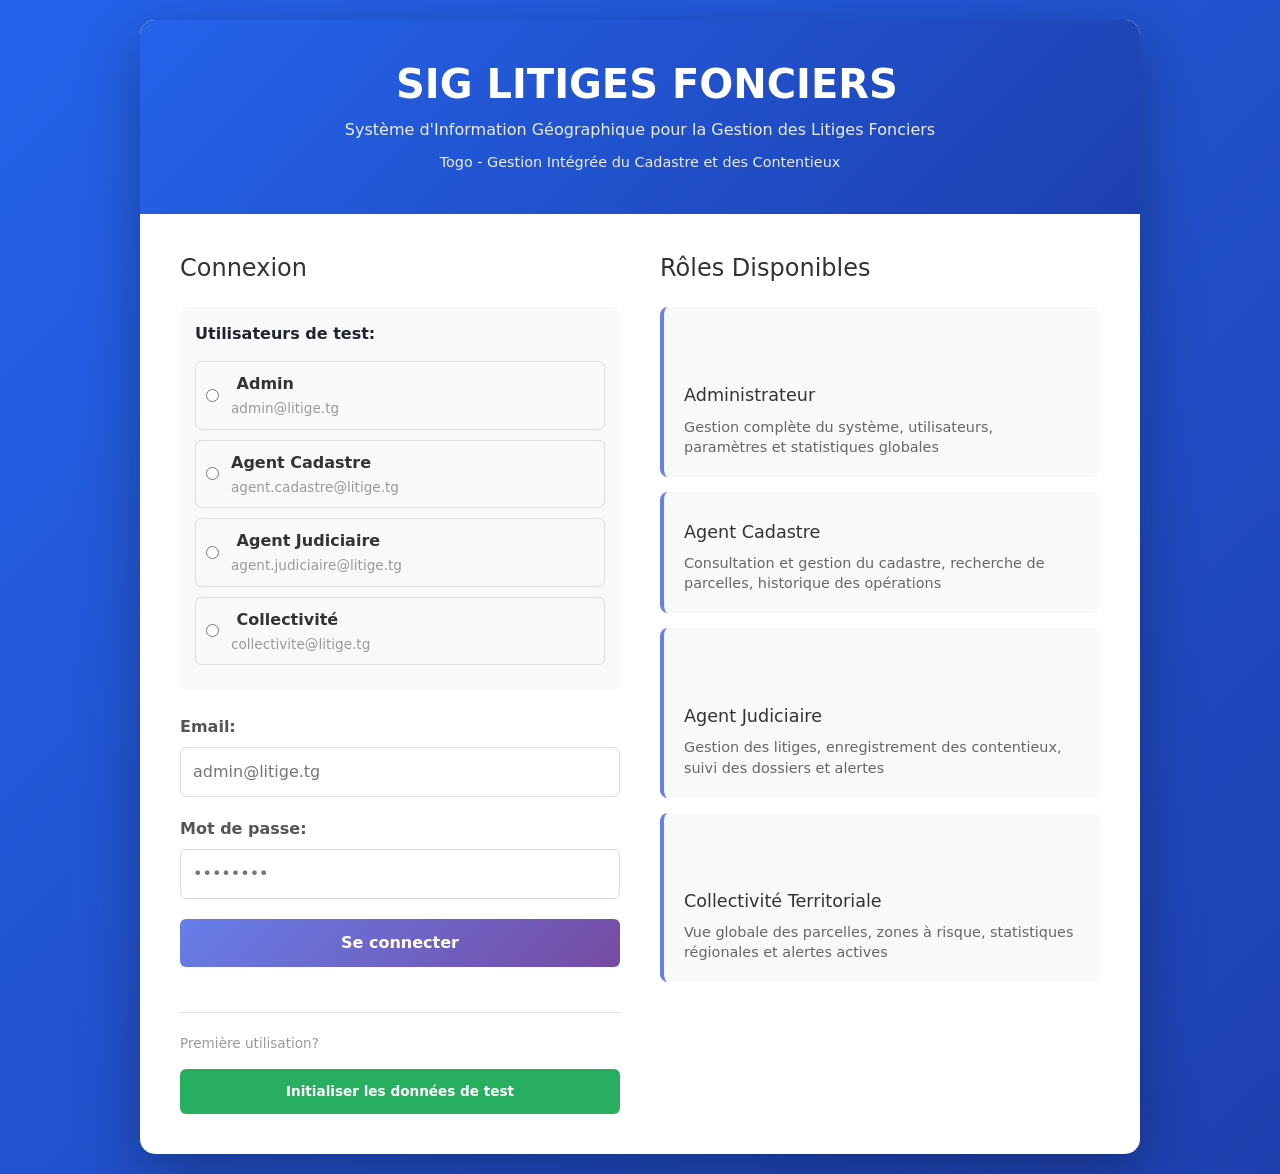
==== app/templates/index.html @ 9de64525 "Initial commit - Système d'alerte SIG litige foncier" ====
<!DOCTYPE html>
<html lang="fr">
<head>
    <meta charset="UTF-8">
    <meta name="viewport" content="width=device-width, initial-scale=1.0">
    <title>SIG Litiges Fonciers - Accueil</title>
    <link href="https://cdn.jsdelivr.net/npm/bootstrap@5.3.0/dist/css/bootstrap.min.css" rel="stylesheet">
    <style>
        body {
            background: linear-gradient(135deg, #2563eb 0%, #1e40af 100%);
            min-height: 100vh;
            padding: 20px;
            display: flex;
            align-items: center;
            justify-content: center;
        }
        .login-container {
            background: white;
            border-radius: 15px;
            box-shadow: 0 20px 60px rgba(0,0,0,0.3);
            max-width: 1000px;
            width: 100%;
        }
        .header {
            background: linear-gradient(135deg, #2563eb 0%, #1e40af 100%);
            color: white;
            padding: 40px;
            text-align: center;
            border-radius: 15px 15px 0 0;
        }
        .header h1 {
            font-size: 2.5em;
            margin: 0;
            font-weight: 700;
        }
        .header p {
            margin: 10px 0 0 0;
            opacity: 0.9;
        }
        .main-content {
            display: grid;
            grid-template-columns: 1fr 1fr;
            gap: 40px;
            padding: 40px;
        }
        .form-section h2 {
            color: #333;
            font-size: 1.5em;
            margin-bottom: 25px;
        }
        .users-box {
            background: #f8f9fa;
            padding: 15px;
            border-radius: 8px;
            margin-bottom: 25px;
        }
        .user-item {
            padding: 10px;
            border: 1px solid #ddd;
            border-radius: 6px;
            margin-bottom: 10px;
            cursor: pointer;
            display: flex;
            align-items: center;
            transition: all 0.3s;
        }
        .user-item:hover {
            background: #e9ecef;
            border-color: #2563eb;
        }
        .user-item input[type="radio"] {
            margin-right: 12px;
            cursor: pointer;
        }
        .user-text {
            flex: 1;
        }
        .user-text .role {
            font-weight: 600;
            color: #333;
            margin-bottom: 2px;
        }
        .user-text .email {
            font-size: 0.85em;
            color: #999;
        }
        .form-group {
            margin-bottom: 20px;
        }
        .form-group label {
            font-weight: 600;
            color: #555;
            margin-bottom: 8px;
            display: block;
        }
        .form-group input {
            width: 100%;
            padding: 12px;
            border: 1px solid #ddd;
            border-radius: 6px;
            font-size: 1em;
        }
        .btn-login {
            width: 100%;
            padding: 12px;
            background: linear-gradient(135deg, #667eea 0%, #764ba2 100%);
            color: white;
            border: none;
            border-radius: 6px;
            font-weight: 600;
            font-size: 1em;
            cursor: pointer;
            margin-bottom: 20px;
        }
        .btn-login:hover {
            transform: translateY(-2px);
            box-shadow: 0 5px 15px rgba(102,126,234,0.4);
        }
        .btn-init {
            width: 100%;
            padding: 12px;
            background: #27ae60;
            color: white;
            border: none;
            border-radius: 6px;
            font-weight: 600;
            cursor: pointer;
        }
        .btn-init:hover {
            background: #229954;
        }
        .roles-section h2 {
            color: #333;
            font-size: 1.5em;
            margin-bottom: 25px;
        }
        .role-card {
            background: #f8f9fa;
            border-left: 4px solid #667eea;
            padding: 20px;
            border-radius: 8px;
            margin-bottom: 15px;
            transition: all 0.3s;
        }
        .role-card:hover {
            transform: translateY(-3px);
            box-shadow: 0 8px 20px rgba(0,0,0,0.12);
        }
        .role-icon {
            font-size: 2em;
            margin-bottom: 10px;
        }
        .role-card h3 {
            color: #333;
            font-size: 1.1em;
            margin: 10px 0;
        }
        .role-card p {
            color: #666;
            font-size: 0.9em;
            margin: 0;
            line-height: 1.4;
        }
        .alert-msg {
            padding: 12px;
            border-radius: 6px;
            margin-bottom: 20px;
            display: none;
        }
        .alert-msg.show {
            display: block;
        }
        .alert-msg.error {
            background: #fee;
            color: #c33;
            border-left: 4px solid #c33;
        }
        .alert-msg.success {
            background: #efe;
            color: #3c3;
            border-left: 4px solid #3c3;
        }
        .separator {
            border-top: 1px solid #ddd;
            margin-top: 25px;
            padding-top: 20px;
            color: #999;
            font-size: 0.85em;
        }
        @media (max-width: 768px) {
            .main-content {
                grid-template-columns: 1fr;
                gap: 20px;
                padding: 20px;
            }
            .header {
                padding: 25px;
            }
            .header h1 {
                font-size: 1.8em;
            }
        }
    </style>
</head>
<body>
    <div class="login-container">
        <div class="header">
            <h1>️ SIG LITIGES FONCIERS</h1>
            <p>Système d'Information Géographique pour la Gestion des Litiges Fonciers</p>
            <p style="font-size: 0.9em; margin-top: 10px;">Togo - Gestion Intégrée du Cadastre et des Contentieux</p>
        </div>
        
        <div class="main-content">
            <!-- Colonne Gauche -->
            <div class="form-section">
                <h2>Connexion</h2>
                <div id="message" class="alert-msg"></div>
                
                <div class="users-box">
                    <label style="font-weight: 600; margin-bottom: 15px; display: block;">Utilisateurs de test:</label>
                    
                    <div class="user-item" onclick="selectUser('admin@litige.tg', 'admin123', 'admin')">
                        <input type="radio" name="user" value="admin">
                        <div class="user-text">
                            <div class="role">️ Admin</div>
                            <div class="email">admin@litige.tg</div>
                        </div>
                    </div>
                    
                    <div class="user-item" onclick="selectUser('agent.cadastre@litige.tg', 'password123', 'agent_cadastre')">
                        <input type="radio" name="user" value="agent_cadastre">
                        <div class="user-text">
                            <div class="role"> Agent Cadastre</div>
                            <div class="email">agent.cadastre@litige.tg</div>
                        </div>
                    </div>
                    
                    <div class="user-item" onclick="selectUser('agent.judiciaire@litige.tg', 'password123', 'agent_judiciaire')">
                        <input type="radio" name="user" value="agent_judiciaire">
                        <div class="user-text">
                            <div class="role">️ Agent Judiciaire</div>
                            <div class="email">agent.judiciaire@litige.tg</div>
                        </div>
                    </div>
                    
                    <div class="user-item" onclick="selectUser('collectivite@litige.tg', 'password123', 'collectivite')">
                        <input type="radio" name="user" value="collectivite">
                        <div class="user-text">
                            <div class="role">️ Collectivité</div>
                            <div class="email">collectivite@litige.tg</div>
                        </div>
                    </div>
                </div>
                
                <div class="form-group">
                    <label>Email:</label>
                    <input type="email" id="email" placeholder="admin@litige.tg">
                </div>
                
                <div class="form-group">
                    <label>Mot de passe:</label>
                    <input type="password" id="password" placeholder="••••••••">
                </div>
                
                <button class="btn-login" onclick="login()">Se connecter</button>
                
                <div class="separator">
                    <p>Première utilisation?</p>
                    <button class="btn-init" onclick="initData()">Initialiser les données de test</button>
                    <div id="initMessage" class="alert-msg" style="margin-top: 10px;"></div>
                </div>
            </div>
            
            <!-- Colonne Droite -->
            <div class="roles-section">
                <h2> Rôles Disponibles</h2>
                
                <div class="role-card">
                    <div class="role-icon">️</div>
                    <h3>Administrateur</h3>
                    <p>Gestion complète du système, utilisateurs, paramètres et statistiques globales</p>
                </div>
                
                <div class="role-card">
                    <div class="role-icon"></div>
                    <h3>Agent Cadastre</h3>
                    <p>Consultation et gestion du cadastre, recherche de parcelles, historique des opérations</p>
                </div>
                
                <div class="role-card">
                    <div class="role-icon">️</div>
                    <h3>Agent Judiciaire</h3>
                    <p>Gestion des litiges, enregistrement des contentieux, suivi des dossiers et alertes</p>
                </div>
                
                <div class="role-card">
                    <div class="role-icon">️</div>
                    <h3>Collectivité Territoriale</h3>
                    <p>Vue globale des parcelles, zones à risque, statistiques régionales et alertes actives</p>
                </div>
            </div>
        </div>
    </div>
    
    <script>
        function selectUser(email, password, role) {
            document.getElementById('email').value = email;
            document.getElementById('password').value = password;
            document.querySelector(`input[value="${role}"]`).checked = true;
        }
        
        async function login() {
            const email = document.getElementById('email').value;
            const password = document.getElementById('password').value;
            const msgDiv = document.getElementById('message');
            
            if (!email || !password) {
                msgDiv.className = 'alert-msg error show';
                msgDiv.textContent = 'Email et mot de passe requis';
                return;
            }
            
            msgDiv.className = 'alert-msg success show';
            msgDiv.textContent = 'Connexion en cours...';
            
            try {
                const response = await fetch('/api/auth/login', {
                    method: 'POST',
                    headers: { 'Content-Type': 'application/json' },
                    body: JSON.stringify({
                        email: email,
                        mot_de_passe: password
                    })
                });
                
                const data = await response.json();
                
                if (response.ok && data.access_token) {
                    localStorage.setItem('api_token', data.access_token);
                    localStorage.setItem('user_name', data.user?.nom || email);
                    const roleNom = data.user?.role || 'admin';
                    localStorage.setItem('user_role', roleNom);
                    msgDiv.textContent = 'Connexion réussie! Redirection...';
                    setTimeout(() => {
                        const encodedName = encodeURIComponent(data.user?.nom || email);
                        window.location.href = `/dashboard?role=${roleNom}&name=${encodedName}`;
                    }, 1000);
                } else {
                    msgDiv.className = 'alert-msg error show';
                    msgDiv.textContent = data.message || 'Erreur de connexion';
                }
            } catch (error) {
                msgDiv.className = 'alert-msg error show';
                msgDiv.textContent = 'Erreur: ' + error.message;
            }
        }
        
        async function initData() {
            const msgDiv = document.getElementById('initMessage');
            msgDiv.className = 'alert-msg success show';
            msgDiv.textContent = 'Initialisation en cours...';
            
            try {
                const response = await fetch('/api/init-data', {
                    method: 'POST'
                });
                
                const data = await response.json();
                
                if (response.ok) {
                    msgDiv.textContent = data.exists ? 'Données déjà présentes' : 'Données initialisées avec succès!';
                } else {
                    msgDiv.className = 'alert-msg error show';
                    msgDiv.textContent = 'Erreur: ' + (data.error || 'Impossible d\'initialiser les données');
                }
            } catch (error) {
                msgDiv.className = 'alert-msg error show';
                msgDiv.textContent = 'Erreur: ' + error.message;
            }
        }
    </script>
</body>
</html>
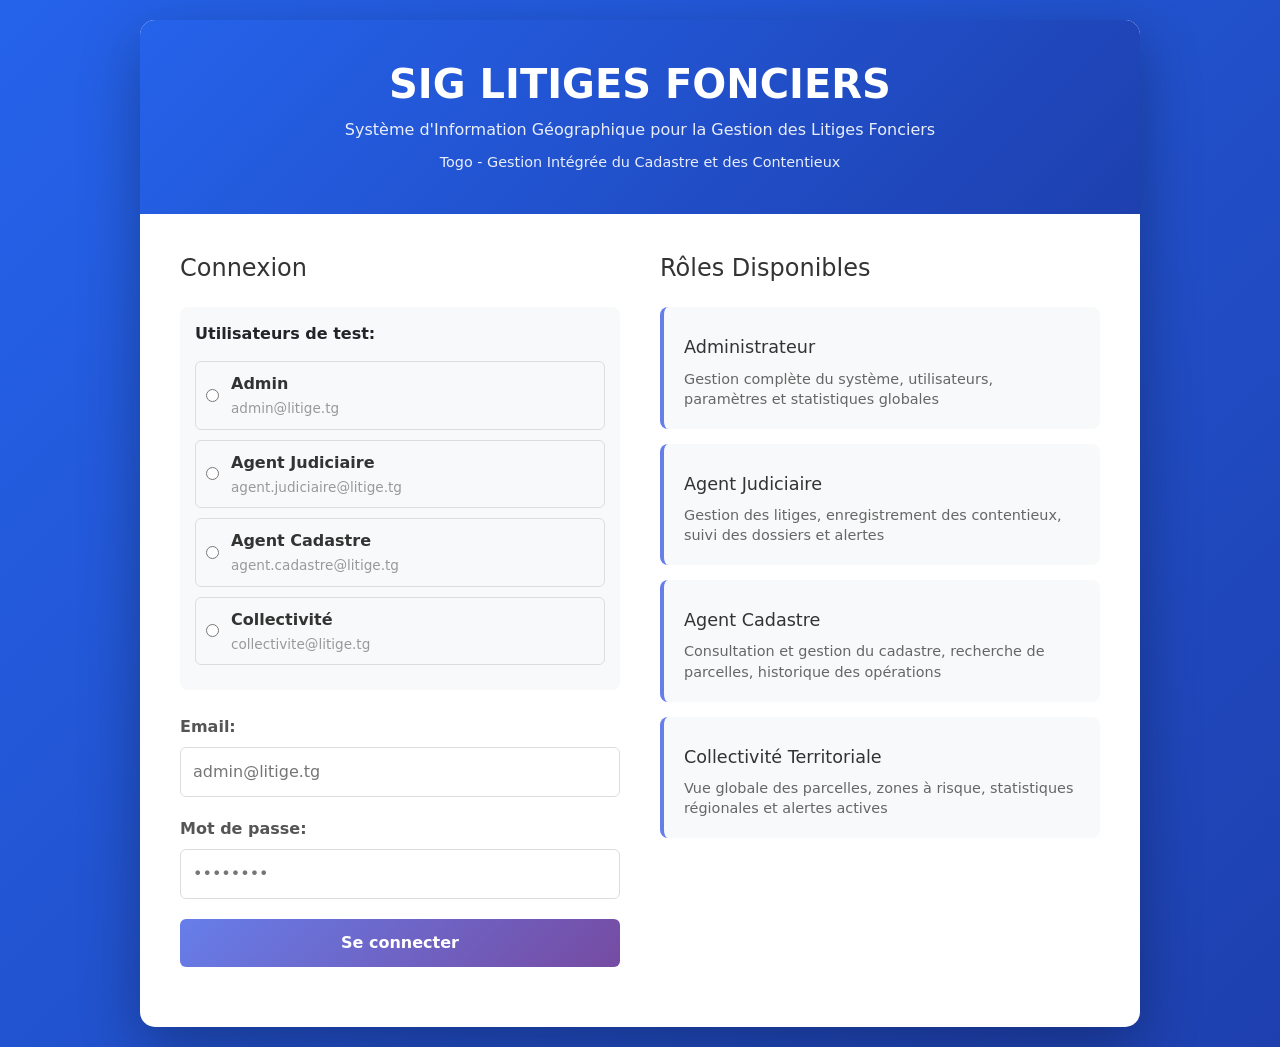
==== commit 963cc3e9: "second commit" ====
--- a/app/templates/index.html
+++ b/app/templates/index.html
@@ -1,383 +1,341 @@
 <!DOCTYPE html>
 <html lang="fr">
 <head>
-    <meta charset="UTF-8">
-    <meta name="viewport" content="width=device-width, initial-scale=1.0">
-    <title>SIG Litiges Fonciers - Accueil</title>
-    <link href="https://cdn.jsdelivr.net/npm/bootstrap@5.3.0/dist/css/bootstrap.min.css" rel="stylesheet">
-    <style>
-        body {
-            background: linear-gradient(135deg, #2563eb 0%, #1e40af 100%);
-            min-height: 100vh;
-            padding: 20px;
-            display: flex;
-            align-items: center;
-            justify-content: center;
-        }
-        .login-container {
-            background: white;
-            border-radius: 15px;
-            box-shadow: 0 20px 60px rgba(0,0,0,0.3);
-            max-width: 1000px;
-            width: 100%;
-        }
-        .header {
-            background: linear-gradient(135deg, #2563eb 0%, #1e40af 100%);
-            color: white;
-            padding: 40px;
-            text-align: center;
-            border-radius: 15px 15px 0 0;
-        }
-        .header h1 {
-            font-size: 2.5em;
-            margin: 0;
-            font-weight: 700;
-        }
-        .header p {
-            margin: 10px 0 0 0;
-            opacity: 0.9;
-        }
-        .main-content {
-            display: grid;
-            grid-template-columns: 1fr 1fr;
-            gap: 40px;
-            padding: 40px;
-        }
-        .form-section h2 {
-            color: #333;
-            font-size: 1.5em;
-            margin-bottom: 25px;
-        }
-        .users-box {
-            background: #f8f9fa;
-            padding: 15px;
-            border-radius: 8px;
-            margin-bottom: 25px;
-        }
-        .user-item {
-            padding: 10px;
-            border: 1px solid #ddd;
-            border-radius: 6px;
-            margin-bottom: 10px;
-            cursor: pointer;
-            display: flex;
-            align-items: center;
-            transition: all 0.3s;
-        }
-        .user-item:hover {
-            background: #e9ecef;
-            border-color: #2563eb;
-        }
-        .user-item input[type="radio"] {
-            margin-right: 12px;
-            cursor: pointer;
-        }
-        .user-text {
-            flex: 1;
-        }
-        .user-text .role {
-            font-weight: 600;
-            color: #333;
-            margin-bottom: 2px;
-        }
-        .user-text .email {
-            font-size: 0.85em;
-            color: #999;
-        }
-        .form-group {
-            margin-bottom: 20px;
-        }
-        .form-group label {
-            font-weight: 600;
-            color: #555;
-            margin-bottom: 8px;
-            display: block;
-        }
-        .form-group input {
-            width: 100%;
-            padding: 12px;
-            border: 1px solid #ddd;
-            border-radius: 6px;
-            font-size: 1em;
-        }
-        .btn-login {
-            width: 100%;
-            padding: 12px;
-            background: linear-gradient(135deg, #667eea 0%, #764ba2 100%);
-            color: white;
-            border: none;
-            border-radius: 6px;
-            font-weight: 600;
-            font-size: 1em;
-            cursor: pointer;
-            margin-bottom: 20px;
-        }
-        .btn-login:hover {
-            transform: translateY(-2px);
-            box-shadow: 0 5px 15px rgba(102,126,234,0.4);
-        }
-        .btn-init {
-            width: 100%;
-            padding: 12px;
-            background: #27ae60;
-            color: white;
-            border: none;
-            border-radius: 6px;
-            font-weight: 600;
-            cursor: pointer;
-        }
-        .btn-init:hover {
-            background: #229954;
-        }
-        .roles-section h2 {
-            color: #333;
-            font-size: 1.5em;
-            margin-bottom: 25px;
-        }
-        .role-card {
-            background: #f8f9fa;
-            border-left: 4px solid #667eea;
-            padding: 20px;
-            border-radius: 8px;
-            margin-bottom: 15px;
-            transition: all 0.3s;
-        }
-        .role-card:hover {
-            transform: translateY(-3px);
-            box-shadow: 0 8px 20px rgba(0,0,0,0.12);
-        }
-        .role-icon {
-            font-size: 2em;
-            margin-bottom: 10px;
-        }
-        .role-card h3 {
-            color: #333;
-            font-size: 1.1em;
-            margin: 10px 0;
-        }
-        .role-card p {
-            color: #666;
-            font-size: 0.9em;
-            margin: 0;
-            line-height: 1.4;
-        }
-        .alert-msg {
-            padding: 12px;
-            border-radius: 6px;
-            margin-bottom: 20px;
-            display: none;
-        }
-        .alert-msg.show {
-            display: block;
-        }
-        .alert-msg.error {
-            background: #fee;
-            color: #c33;
-            border-left: 4px solid #c33;
-        }
-        .alert-msg.success {
-            background: #efe;
-            color: #3c3;
-            border-left: 4px solid #3c3;
-        }
-        .separator {
-            border-top: 1px solid #ddd;
-            margin-top: 25px;
-            padding-top: 20px;
-            color: #999;
-            font-size: 0.85em;
-        }
-        @media (max-width: 768px) {
-            .main-content {
-                grid-template-columns: 1fr;
-                gap: 20px;
-                padding: 20px;
-            }
-            .header {
-                padding: 25px;
-            }
-            .header h1 {
-                font-size: 1.8em;
-            }
-        }
-    </style>
+ <meta charset="UTF-8">
+ <meta name="viewport" content="width=device-width, initial-scale=1.0">
+ <title>SIG Litiges Fonciers - Accueil</title>
+ <link href="https://cdn.jsdelivr.net/npm/bootstrap@5.3.0/dist/css/bootstrap.min.css" rel="stylesheet">
+ <style>
+ body {
+ background: linear-gradient(135deg, #2563eb 0%, #1e40af 100%);
+ min-height: 100vh;
+ padding: 20px;
+ display: flex;
+ align-items: center;
+ justify-content: center;
+ }
+ .login-container {
+ background: white;
+ border-radius: 15px;
+ box-shadow: 0 20px 60px rgba(0,0,0,0.3);
+ max-width: 1000px;
+ width: 100%;
+ }
+ .header {
+ background: linear-gradient(135deg, #2563eb 0%, #1e40af 100%);
+ color: white;
+ padding: 40px;
+ text-align: center;
+ border-radius: 15px 15px 0 0;
+ }
+ .header h1 {
+ font-size: 2.5em;
+ margin: 0;
+ font-weight: 700;
+ }
+ .header p {
+ margin: 10px 0 0 0;
+ opacity: 0.9;
+ }
+ .main-content {
+ display: grid;
+ grid-template-columns: 1fr 1fr;
+ gap: 40px;
+ padding: 40px;
+ }
+ .form-section h2 {
+ color: #333;
+ font-size: 1.5em;
+ margin-bottom: 25px;
+ }
+ .users-box {
+ background: #f8f9fa;
+ padding: 15px;
+ border-radius: 8px;
+ margin-bottom: 25px;
+ }
+ .user-item {
+ padding: 10px;
+ border: 1px solid #ddd;
+ border-radius: 6px;
+ margin-bottom: 10px;
+ cursor: pointer;
+ display: flex;
+ align-items: center;
+ transition: all 0.3s;
+ }
+ .user-item:hover {
+ background: #e9ecef;
+ border-color: #2563eb;
+ }
+ .user-item input[type="radio"] {
+ margin-right: 12px;
+ cursor: pointer;
+ }
+ .user-text {
+ flex: 1;
+ }
+ .user-text .role {
+ font-weight: 600;
+ color: #333;
+ margin-bottom: 2px;
+ }
+ .user-text .email {
+ font-size: 0.85em;
+ color: #999;
+ }
+ .form-group {
+ margin-bottom: 20px;
+ }
+ .form-group label {
+ font-weight: 600;
+ color: #555;
+ margin-bottom: 8px;
+ display: block;
+ }
+ .form-group input {
+ width: 100%;
+ padding: 12px;
+ border: 1px solid #ddd;
+ border-radius: 6px;
+ font-size: 1em;
+ }
+ .btn-login {
+ width: 100%;
+ padding: 12px;
+ background: linear-gradient(135deg, #667eea 0%, #764ba2 100%);
+ color: white;
+ border: none;
+ border-radius: 6px;
+ font-weight: 600;
+ font-size: 1em;
+ cursor: pointer;
+ margin-bottom: 20px;
+ }
+ .btn-login:hover {
+ transform: translateY(-2px);
+ box-shadow: 0 5px 15px rgba(102,126,234,0.4);
+ }
+ .roles-section h2 {
+ color: #333;
+ font-size: 1.5em;
+ margin-bottom: 25px;
+ }
+ .role-card {
+ background: #f8f9fa;
+ border-left: 4px solid #667eea;
+ padding: 20px;
+ border-radius: 8px;
+ margin-bottom: 15px;
+ transition: all 0.3s;
+ }
+ .role-card:hover {
+ transform: translateY(-3px);
+ box-shadow: 0 8px 20px rgba(0,0,0,0.12);
+ }
+ .role-icon {
+ font-size: 2em;
+ margin-bottom: 10px;
+ }
+ .role-card h3 {
+ color: #333;
+ font-size: 1.1em;
+ margin: 10px 0;
+ }
+ .role-card p {
+ color: #666;
+ font-size: 0.9em;
+ margin: 0;
+ line-height: 1.4;
+ }
+ .alert-msg {
+ padding: 12px;
+ border-radius: 6px;
+ margin-bottom: 20px;
+ display: none;
+ }
+ .alert-msg.show {
+ display: block;
+ }
+ .alert-msg.error {
+ background: #fee;
+ color: #c33;
+ border-left: 4px solid #c33;
+ }
+ .alert-msg.success {
+ background: #efe;
+ color: #3c3;
+ border-left: 4px solid #3c3;
+ }
+ .separator {
+ border-top: 1px solid #ddd;
+ margin-top: 25px;
+ padding-top: 20px;
+ color: #999;
+ font-size: 0.85em;
+ }
+ @media (max-width: 768px) {
+ .main-content {
+ grid-template-columns: 1fr;
+ gap: 20px;
+ padding: 20px;
+ }
+ .header {
+ padding: 25px;
+ }
+ .header h1 {
+ font-size: 1.8em;
+ }
+ }
+ </style>
 </head>
 <body>
-    <div class="login-container">
-        <div class="header">
-            <h1>️ SIG LITIGES FONCIERS</h1>
-            <p>Système d'Information Géographique pour la Gestion des Litiges Fonciers</p>
-            <p style="font-size: 0.9em; margin-top: 10px;">Togo - Gestion Intégrée du Cadastre et des Contentieux</p>
-        </div>
-        
-        <div class="main-content">
-            <!-- Colonne Gauche -->
-            <div class="form-section">
-                <h2>Connexion</h2>
-                <div id="message" class="alert-msg"></div>
-                
-                <div class="users-box">
-                    <label style="font-weight: 600; margin-bottom: 15px; display: block;">Utilisateurs de test:</label>
-                    
-                    <div class="user-item" onclick="selectUser('admin@litige.tg', 'admin123', 'admin')">
-                        <input type="radio" name="user" value="admin">
-                        <div class="user-text">
-                            <div class="role">️ Admin</div>
-                            <div class="email">admin@litige.tg</div>
-                        </div>
-                    </div>
-                    
-                    <div class="user-item" onclick="selectUser('agent.cadastre@litige.tg', 'password123', 'agent_cadastre')">
-                        <input type="radio" name="user" value="agent_cadastre">
-                        <div class="user-text">
-                            <div class="role"> Agent Cadastre</div>
-                            <div class="email">agent.cadastre@litige.tg</div>
-                        </div>
-                    </div>
-                    
-                    <div class="user-item" onclick="selectUser('agent.judiciaire@litige.tg', 'password123', 'agent_judiciaire')">
-                        <input type="radio" name="user" value="agent_judiciaire">
-                        <div class="user-text">
-                            <div class="role">️ Agent Judiciaire</div>
-                            <div class="email">agent.judiciaire@litige.tg</div>
-                        </div>
-                    </div>
-                    
-                    <div class="user-item" onclick="selectUser('collectivite@litige.tg', 'password123', 'collectivite')">
-                        <input type="radio" name="user" value="collectivite">
-                        <div class="user-text">
-                            <div class="role">️ Collectivité</div>
-                            <div class="email">collectivite@litige.tg</div>
-                        </div>
-                    </div>
-                </div>
-                
-                <div class="form-group">
-                    <label>Email:</label>
-                    <input type="email" id="email" placeholder="admin@litige.tg">
-                </div>
-                
-                <div class="form-group">
-                    <label>Mot de passe:</label>
-                    <input type="password" id="password" placeholder="••••••••">
-                </div>
-                
-                <button class="btn-login" onclick="login()">Se connecter</button>
-                
-                <div class="separator">
-                    <p>Première utilisation?</p>
-                    <button class="btn-init" onclick="initData()">Initialiser les données de test</button>
-                    <div id="initMessage" class="alert-msg" style="margin-top: 10px;"></div>
-                </div>
-            </div>
-            
-            <!-- Colonne Droite -->
-            <div class="roles-section">
-                <h2> Rôles Disponibles</h2>
-                
-                <div class="role-card">
-                    <div class="role-icon">️</div>
-                    <h3>Administrateur</h3>
-                    <p>Gestion complète du système, utilisateurs, paramètres et statistiques globales</p>
-                </div>
-                
-                <div class="role-card">
-                    <div class="role-icon"></div>
-                    <h3>Agent Cadastre</h3>
-                    <p>Consultation et gestion du cadastre, recherche de parcelles, historique des opérations</p>
-                </div>
-                
-                <div class="role-card">
-                    <div class="role-icon">️</div>
-                    <h3>Agent Judiciaire</h3>
-                    <p>Gestion des litiges, enregistrement des contentieux, suivi des dossiers et alertes</p>
-                </div>
-                
-                <div class="role-card">
-                    <div class="role-icon">️</div>
-                    <h3>Collectivité Territoriale</h3>
-                    <p>Vue globale des parcelles, zones à risque, statistiques régionales et alertes actives</p>
-                </div>
-            </div>
-        </div>
-    </div>
-    
-    <script>
-        function selectUser(email, password, role) {
-            document.getElementById('email').value = email;
-            document.getElementById('password').value = password;
-            document.querySelector(`input[value="${role}"]`).checked = true;
-        }
-        
-        async function login() {
-            const email = document.getElementById('email').value;
-            const password = document.getElementById('password').value;
-            const msgDiv = document.getElementById('message');
-            
-            if (!email || !password) {
-                msgDiv.className = 'alert-msg error show';
-                msgDiv.textContent = 'Email et mot de passe requis';
-                return;
-            }
-            
-            msgDiv.className = 'alert-msg success show';
-            msgDiv.textContent = 'Connexion en cours...';
-            
-            try {
-                const response = await fetch('/api/auth/login', {
-                    method: 'POST',
-                    headers: { 'Content-Type': 'application/json' },
-                    body: JSON.stringify({
-                        email: email,
-                        mot_de_passe: password
-                    })
-                });
-                
-                const data = await response.json();
-                
-                if (response.ok && data.access_token) {
-                    localStorage.setItem('api_token', data.access_token);
-                    localStorage.setItem('user_name', data.user?.nom || email);
-                    const roleNom = data.user?.role || 'admin';
-                    localStorage.setItem('user_role', roleNom);
-                    msgDiv.textContent = 'Connexion réussie! Redirection...';
-                    setTimeout(() => {
-                        const encodedName = encodeURIComponent(data.user?.nom || email);
-                        window.location.href = `/dashboard?role=${roleNom}&name=${encodedName}`;
-                    }, 1000);
-                } else {
-                    msgDiv.className = 'alert-msg error show';
-                    msgDiv.textContent = data.message || 'Erreur de connexion';
-                }
-            } catch (error) {
-                msgDiv.className = 'alert-msg error show';
-                msgDiv.textContent = 'Erreur: ' + error.message;
-            }
-        }
-        
-        async function initData() {
-            const msgDiv = document.getElementById('initMessage');
-            msgDiv.className = 'alert-msg success show';
-            msgDiv.textContent = 'Initialisation en cours...';
-            
-            try {
-                const response = await fetch('/api/init-data', {
-                    method: 'POST'
-                });
-                
-                const data = await response.json();
-                
-                if (response.ok) {
-                    msgDiv.textContent = data.exists ? 'Données déjà présentes' : 'Données initialisées avec succès!';
-                } else {
-                    msgDiv.className = 'alert-msg error show';
-                    msgDiv.textContent = 'Erreur: ' + (data.error || 'Impossible d\'initialiser les données');
-                }
-            } catch (error) {
-                msgDiv.className = 'alert-msg error show';
-                msgDiv.textContent = 'Erreur: ' + error.message;
-            }
-        }
-    </script>
+ <div class="login-container">
+ <div class="header">
+ <h1> SIG LITIGES FONCIERS</h1>
+ <p>Système d'Information Géographique pour la Gestion des Litiges Fonciers</p>
+ <p style="font-size: 0.9em; margin-top: 10px;">Togo - Gestion Intégrée du Cadastre et des Contentieux</p>
+ </div>
+ 
+ <div class="main-content">
+ <!-- Colonne Gauche -->
+ <div class="form-section">
+ <h2>Connexion</h2>
+ <div id="message" class="alert-msg"></div>
+ 
+ <div class="users-box">
+ <label style="font-weight: 600; margin-bottom: 15px; display: block;">Utilisateurs de test:</label>
+ 
+ <div class="user-item" onclick="selectUser('admin@litige.tg', 'admin123', 'admin')">
+ <input type="radio" name="user" value="admin">
+ <div class="user-text">
+ <div class="role"> Admin</div>
+ <div class="email">admin@litige.tg</div>
+ </div>
+ </div>
+ 
+ <div class="user-item" onclick="selectUser('agent.judiciaire@litige.tg', 'password123', 'agent_judiciaire')">
+ <input type="radio" name="user" value="agent_judiciaire">
+ <div class="user-text">
+ <div class="role"> Agent Judiciaire</div>
+ <div class="email">agent.judiciaire@litige.tg</div>
+ </div>
+ </div>
+ 
+ <div class="user-item" onclick="selectUser('agent.cadastre@litige.tg', 'password123', 'agent_cadastre')">
+ <input type="radio" name="user" value="agent_cadastre">
+ <div class="user-text">
+ <div class="role"> Agent Cadastre</div>
+ <div class="email">agent.cadastre@litige.tg</div>
+ </div>
+ </div>
+ 
+ <div class="user-item" onclick="selectUser('collectivite@litige.tg', 'password123', 'collectivite')">
+ <input type="radio" name="user" value="collectivite">
+ <div class="user-text">
+ <div class="role"> Collectivité</div>
+ <div class="email">collectivite@litige.tg</div>
+ </div>
+ </div>
+ </div>
+ 
+ <div class="form-group">
+ <label>Email:</label>
+ <input type="email" id="email" placeholder="admin@litige.tg">
+ </div>
+ 
+ <div class="form-group">
+ <label>Mot de passe:</label>
+ <input type="password" id="password" placeholder="••••••••">
+ </div>
+ 
+ <button class="btn-login" onclick="login()">Se connecter</button>
+ </div>
+ 
+ <!-- Colonne Droite -->
+ <div class="roles-section">
+ <h2> Rôles Disponibles</h2>
+ 
+ <div class="role-card">
+ <div class="role-icon"></div>
+ <h3>Administrateur</h3>
+ <p>Gestion complète du système, utilisateurs, paramètres et statistiques globales</p>
+ </div>
+ 
+ <div class="role-card">
+ <div class="role-icon"></div>
+ <h3>Agent Judiciaire</h3>
+ <p>Gestion des litiges, enregistrement des contentieux, suivi des dossiers et alertes</p>
+ </div>
+ 
+ <div class="role-card">
+ <div class="role-icon"></div>
+ <h3>Agent Cadastre</h3>
+ <p>Consultation et gestion du cadastre, recherche de parcelles, historique des opérations</p>
+ </div>
+ 
+ <div class="role-card">
+ <div class="role-icon"></div>
+ <h3>Collectivité Territoriale</h3>
+ <p>Vue globale des parcelles, zones à risque, statistiques régionales et alertes actives</p>
+ </div>
+ </div>
+ </div>
+ </div>
+ 
+ <script>
+ function selectUser(email, password, role) {
+ document.getElementById('email').value = email;
+ document.getElementById('password').value = password;
+ document.querySelector(`input[value="${role}"]`).checked = true;
+ }
+ 
+ async function login() {
+ const email = document.getElementById('email').value;
+ const password = document.getElementById('password').value;
+ const msgDiv = document.getElementById('message');
+ 
+ if (!email || !password) {
+ msgDiv.className = 'alert-msg error show';
+ msgDiv.textContent = 'Email et mot de passe requis';
+ return;
+ }
+ 
+ msgDiv.className = 'alert-msg success show';
+ msgDiv.textContent = 'Connexion en cours...';
+ 
+ try {
+ const response = await fetch('/api/auth/login', {
+ method: 'POST',
+ headers: { 'Content-Type': 'application/json' },
+ body: JSON.stringify({
+ email: email,
+ mot_de_passe: password
+ })
+ });
+ 
+ const data = await response.json();
+ 
+ if (response.ok && data.access_token) {
+ localStorage.setItem('api_token', data.access_token);
+ localStorage.setItem('user_name', data.user?.nom || email);
+ const roleNom = data.user?.role || 'admin';
+ localStorage.setItem('user_role', roleNom);
+ msgDiv.textContent = 'Connexion réussie! Redirection...';
+ setTimeout(() => {
+ const encodedName = encodeURIComponent(data.user?.nom || email);
+ window.location.href = `/dashboard?role=${roleNom}&name=${encodedName}`;
+ }, 1000);
+ } else {
+ msgDiv.className = 'alert-msg error show';
+ msgDiv.textContent = data.message || 'Erreur de connexion';
+ }
+ } catch (error) {
+ msgDiv.className = 'alert-msg error show';
+ msgDiv.textContent = 'Erreur: ' + error.message;
+ }
+ }
+ 
+ </script>
 </body>
 </html>
